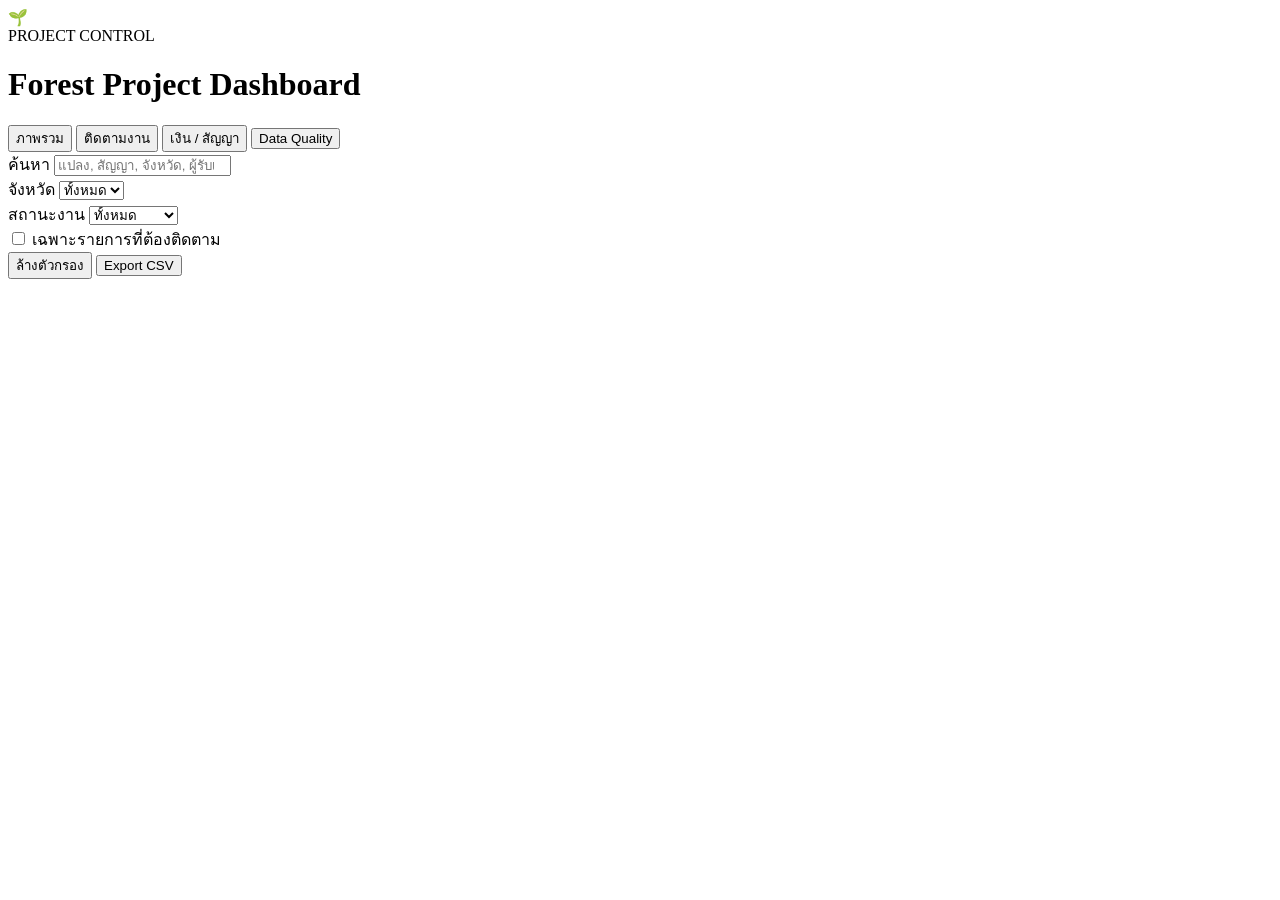
==== index.html @ f66f9897 "Add dashboard shell" ====
<!doctype html>
<html lang="th">
<head>
  <meta charset="utf-8" />
  <meta name="viewport" content="width=device-width, initial-scale=1" />
  <meta name="theme-color" content="#0f172a" />
  <title>Forest Project Control</title>
  <meta name="description" content="Dashboard ติดตามความก้าวหน้าและการเบิกจ่ายโครงการปลูกป่า" />
  <link rel="icon" href="favicon.svg" type="image/svg+xml" />
  <link rel="stylesheet" href="styles.css" />
</head>
<body>
  <header class="topbar">
    <div class="brand-wrap">
      <div class="brand-mark" aria-hidden="true">🌱</div>
      <div>
        <div class="eyebrow">PROJECT CONTROL</div>
        <h1>Forest Project Dashboard</h1>
      </div>
    </div>
    <div class="asof" id="asOf"></div>
  </header>

  <nav class="tabs" aria-label="Dashboard sections">
    <button class="tab active" data-view="overview">ภาพรวม</button>
    <button class="tab" data-view="schedule">ติดตามงาน</button>
    <button class="tab" data-view="payments">เงิน / สัญญา</button>
    <button class="tab" data-view="quality">Data Quality</button>
  </nav>

  <main>
    <section class="filters card" id="filters">
      <div class="filter-field search-field">
        <label for="searchInput">ค้นหา</label>
        <input id="searchInput" type="search" placeholder="แปลง, สัญญา, จังหวัด, ผู้รับเหมา..." />
      </div>
      <div class="filter-field">
        <label for="provinceFilter">จังหวัด</label>
        <select id="provinceFilter"><option value="">ทั้งหมด</option></select>
      </div>
      <div class="filter-field">
        <label for="riskFilter">สถานะงาน</label>
        <select id="riskFilter">
          <option value="">ทั้งหมด</option>
          <option value="critical">วิกฤต</option>
          <option value="high">เสี่ยงสูง</option>
          <option value="watch">เฝ้าระวัง</option>
          <option value="on_track">ตามแผน</option>
          <option value="ahead">เร็วกว่าแผน</option>
        </select>
      </div>
      <label class="toggle-field">
        <input id="followupOnly" type="checkbox" />
        <span>เฉพาะรายการที่ต้องติดตาม</span>
      </label>
      <div class="filter-actions">
        <button class="btn secondary" id="resetFilters">ล้างตัวกรอง</button>
        <button class="btn" id="exportCsv">Export CSV</button>
      </div>
    </section>

    <section id="overviewView" class="view active"></section>
    <section id="scheduleView" class="view"></section>
    <section id="paymentsView" class="view"></section>
    <section id="qualityView" class="view"></section>
  </main>

  <div class="modal-backdrop" id="modalBackdrop" hidden>
    <article class="modal" role="dialog" aria-modal="true" aria-labelledby="modalTitle">
      <button class="modal-close" id="modalClose" aria-label="ปิด">×</button>
      <div id="modalContent"></div>
    </article>
  </div>

  <script src="data/project-data.js"></script>
  <script src="app.js"></script>
</body>
</html>
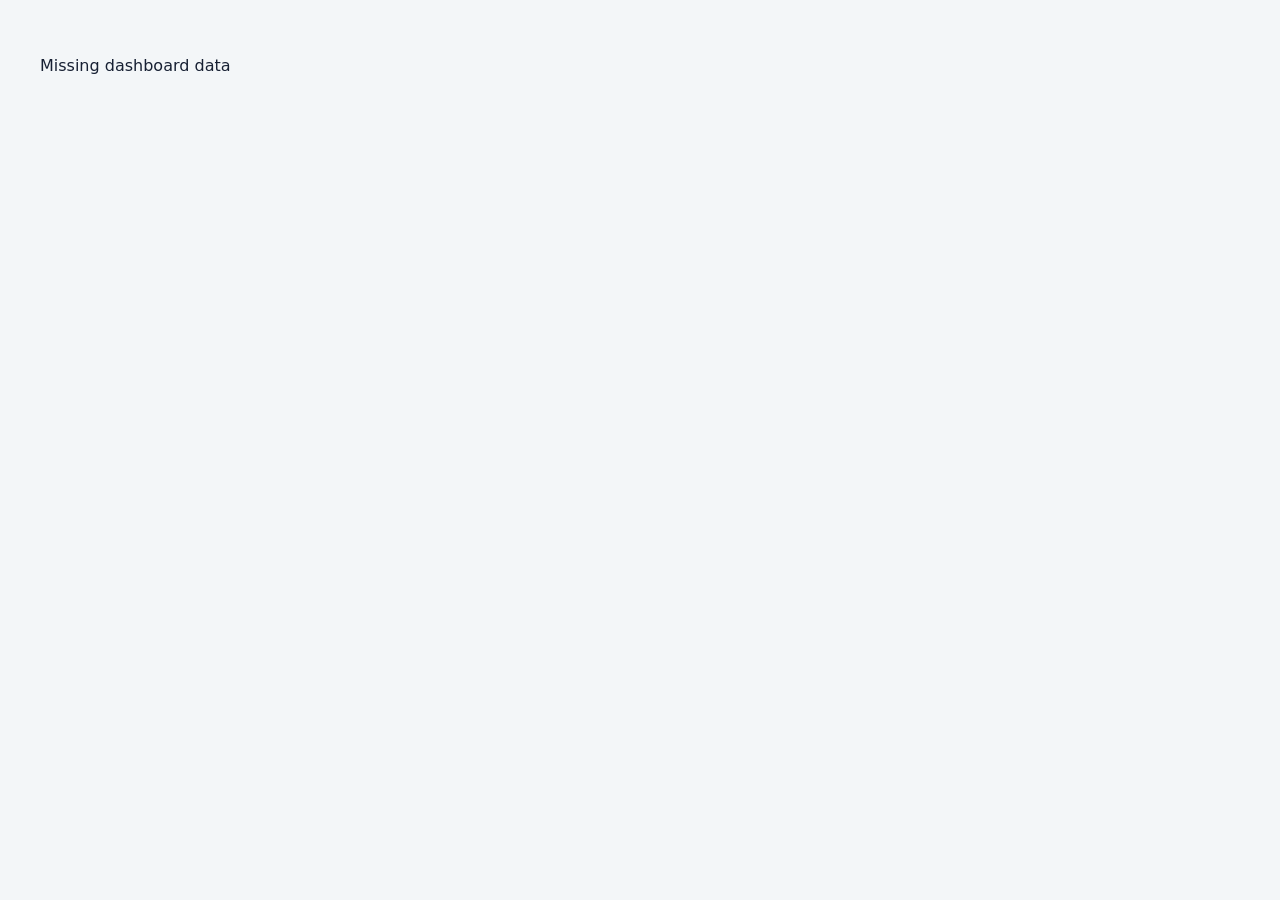
==== commit d5eabe81: "Load chunked dashboard data" ====
--- a/index.html
+++ b/index.html
@@ -73,6 +73,14 @@
   </div>
 
   <script src="data/project-data.js"></script>
+  <script src="data/plots-01.js"></script>
+  <script src="data/plots-02.js"></script>
+  <script src="data/plots-03.js"></script>
+  <script src="data/plots-04.js"></script>
+  <script src="data/plots-05.js"></script>
+  <script src="data/plots-06.js"></script>
+  <script src="data/plots-07.js"></script>
+  <script src="data/plots-08.js"></script>
   <script src="app.js"></script>
 </body>
 </html>
--- a/styles.css
+++ b/styles.css
@@ -0,0 +1,224 @@
+:root {
+  --bg: #f3f6f8;
+  --surface: #ffffff;
+  --surface-2: #f8fafc;
+  --text: #172033;
+  --muted: #667085;
+  --line: #e3e8ef;
+  --navy: #0f172a;
+  --green: #0f766e;
+  --green-2: #14b8a6;
+  --red: #c2413a;
+  --red-bg: #fff1f0;
+  --orange: #b45309;
+  --orange-bg: #fff7ed;
+  --yellow: #8a6500;
+  --yellow-bg: #fffbea;
+  --blue: #2563eb;
+  --blue-bg: #eff6ff;
+  --shadow: 0 8px 24px rgba(15, 23, 42, .06);
+  --radius: 16px;
+}
+
+* { box-sizing: border-box; }
+body {
+  margin: 0;
+  font-family: ui-sans-serif, system-ui, -apple-system, BlinkMacSystemFont, "Segoe UI", "Noto Sans Thai", sans-serif;
+  background: var(--bg);
+  color: var(--text);
+}
+button, input, select { font: inherit; }
+button { cursor: pointer; }
+
+.topbar {
+  background: linear-gradient(135deg, #0f172a, #123f3b);
+  color: white;
+  padding: 22px max(22px, calc((100vw - 1440px) / 2));
+  display: flex;
+  align-items: center;
+  justify-content: space-between;
+  gap: 24px;
+}
+.brand-wrap { display: flex; align-items: center; gap: 14px; }
+.brand-mark {
+  width: 48px; height: 48px; border-radius: 14px;
+  display: grid; place-items: center; font-size: 26px;
+  background: rgba(255,255,255,.1); border: 1px solid rgba(255,255,255,.15);
+}
+.eyebrow { font-size: 11px; letter-spacing: .14em; color: #9bd5ca; font-weight: 700; }
+h1 { margin: 2px 0 0; font-size: 23px; line-height: 1.2; }
+.asof { color: #cbd5e1; font-size: 13px; text-align: right; line-height: 1.6; }
+
+.tabs {
+  background: var(--surface); border-bottom: 1px solid var(--line);
+  padding: 0 max(22px, calc((100vw - 1440px) / 2));
+  display: flex; gap: 5px; overflow-x: auto;
+  position: sticky; top: 0; z-index: 20;
+}
+.tab {
+  border: 0; background: transparent; color: var(--muted);
+  padding: 14px 18px; font-weight: 650; white-space: nowrap;
+  border-bottom: 3px solid transparent;
+}
+.tab.active { color: var(--green); border-bottom-color: var(--green); }
+
+main { max-width: 1440px; margin: 0 auto; padding: 20px 22px 56px; }
+.card {
+  background: var(--surface); border: 1px solid var(--line); border-radius: var(--radius);
+  box-shadow: var(--shadow);
+}
+.filters {
+  padding: 14px; display: grid; grid-template-columns: minmax(240px, 1.6fr) repeat(2, minmax(150px, .7fr)) auto auto;
+  gap: 12px; align-items: end; margin-bottom: 18px;
+}
+.filter-field { display: flex; flex-direction: column; gap: 6px; }
+.filter-field label { color: var(--muted); font-size: 12px; font-weight: 650; }
+input, select {
+  min-height: 40px; border: 1px solid #d6dce5; border-radius: 10px; background: white; color: var(--text); padding: 8px 10px;
+}
+input:focus, select:focus { outline: 2px solid rgba(20,184,166,.18); border-color: var(--green-2); }
+.toggle-field { display: flex; align-items: center; gap: 8px; min-height: 40px; white-space: nowrap; font-size: 13px; color: #344054; }
+.toggle-field input { min-height: auto; width: 16px; height: 16px; }
+.filter-actions { display: flex; gap: 8px; }
+.btn {
+  min-height: 40px; border: 1px solid var(--green); border-radius: 10px; padding: 8px 13px;
+  background: var(--green); color: white; font-weight: 650;
+}
+.btn.secondary { color: #344054; background: white; border-color: #d6dce5; }
+
+.view { display: none; }
+.view.active { display: block; }
+.kpi-grid { display: grid; grid-template-columns: repeat(6, 1fr); gap: 12px; margin-bottom: 16px; }
+.kpi { padding: 17px; min-height: 122px; }
+.kpi .label { color: var(--muted); font-size: 12px; font-weight: 650; }
+.kpi .value { font-size: 28px; line-height: 1.15; margin-top: 10px; font-weight: 760; letter-spacing: -.03em; }
+.kpi .sub { color: var(--muted); font-size: 12px; margin-top: 7px; line-height: 1.4; }
+.kpi.alert .value { color: var(--red); }
+.kpi.good .value { color: var(--green); }
+
+.grid-2 { display: grid; grid-template-columns: 1.15fr .85fr; gap: 16px; margin-bottom: 16px; }
+.panel { padding: 18px; }
+.panel-title-row { display: flex; justify-content: space-between; align-items: flex-start; gap: 16px; margin-bottom: 14px; }
+.panel h2, .panel h3 { margin: 0; }
+.panel h2 { font-size: 17px; }
+.panel h3 { font-size: 15px; }
+.panel-sub { color: var(--muted); font-size: 12px; margin-top: 4px; }
+
+.progress-comparison { display: grid; gap: 13px; }
+.metric-row { display: grid; grid-template-columns: 110px 1fr 70px; align-items: center; gap: 10px; font-size: 13px; }
+.track { height: 11px; background: #edf0f4; border-radius: 999px; overflow: hidden; }
+.fill { height: 100%; border-radius: inherit; background: var(--green-2); }
+.fill.plan { background: #94a3b8; }
+.fill.bad { background: #e77870; }
+
+.risk-stack { display: flex; height: 26px; border-radius: 999px; overflow: hidden; background: #eef2f6; margin: 14px 0 12px; }
+.risk-stack > div { min-width: 0; }
+.risk-stack .critical { background: #d9554d; }
+.risk-stack .high { background: #e9a23b; }
+.risk-stack .watch { background: #dbc34b; }
+.risk-stack .on_track { background: #55a893; }
+.risk-stack .ahead { background: #5b8def; }
+.legend { display: flex; flex-wrap: wrap; gap: 12px 18px; color: var(--muted); font-size: 12px; }
+.legend span { display: inline-flex; align-items: center; gap: 6px; }
+.dot { width: 8px; height: 8px; border-radius: 50%; display: inline-block; }
+.dot.critical { background:#d9554d; }.dot.high{background:#e9a23b}.dot.watch{background:#dbc34b}.dot.on_track{background:#55a893}.dot.ahead{background:#5b8def}
+
+.bar-list { display: grid; gap: 10px; }
+.bar-row { display: grid; grid-template-columns: 82px 1fr 105px; gap: 10px; align-items: center; font-size: 12px; }
+.bar-row .name { font-weight: 700; }
+.bar-bg { height: 16px; background: #eef1f5; border-radius: 5px; overflow: hidden; }
+.bar-value { height: 100%; background: #d96d65; border-radius: inherit; min-width: 2px; }
+.bar-amount { text-align: right; color: #475467; font-variant-numeric: tabular-nums; }
+
+.table-card { overflow: hidden; }
+.table-toolbar { padding: 14px 16px; border-bottom: 1px solid var(--line); display: flex; align-items: center; justify-content: space-between; gap: 12px; }
+.table-toolbar h2 { margin: 0; font-size: 17px; }
+.table-meta { color: var(--muted); font-size: 12px; }
+.table-wrap { overflow: auto; max-height: 68vh; }
+table { width: 100%; border-collapse: collapse; min-width: 1120px; }
+th, td { padding: 11px 12px; border-bottom: 1px solid #edf0f4; text-align: left; font-size: 12.5px; vertical-align: middle; }
+th { color: #475467; background: #f9fafb; position: sticky; top: 0; z-index: 4; font-weight: 700; white-space: nowrap; }
+tbody tr { transition: background .12s; }
+tbody tr:hover { background: #f8fbfa; }
+tbody tr.clickable { cursor: pointer; }
+.num { text-align: right; font-variant-numeric: tabular-nums; white-space: nowrap; }
+.main-cell { font-weight: 760; color: #152238; }
+.muted { color: var(--muted); }
+.small { font-size: 11px; }
+
+.badge { display: inline-flex; align-items: center; gap: 5px; border-radius: 999px; padding: 4px 8px; font-size: 11px; font-weight: 700; white-space: nowrap; }
+.badge.critical, .badge.paid_ahead { color: #a9312b; background: var(--red-bg); }
+.badge.high, .badge.review { color: #9b5100; background: var(--orange-bg); }
+.badge.watch { color: var(--yellow); background: var(--yellow-bg); }
+.badge.on_track, .badge.aligned { color: #176958; background: #ecf9f5; }
+.badge.ahead { color: #1d4ed8; background: var(--blue-bg); }
+.badge.no_data { color: #64748b; background: #f1f5f9; }
+.badge.paid_behind { color: #8d3c00; background: #fff4e8; }
+.badge.high-confidence { color:#176958;background:#ecf9f5; }
+.badge.mixed-confidence { color:#9b5100;background:#fff7ed; }
+.badge.none-confidence { color:#64748b;background:#f1f5f9; }
+
+.inline-progress { width: 92px; display: inline-grid; grid-template-columns: 1fr 35px; align-items: center; gap: 7px; }
+.inline-progress .track { height: 6px; }
+.delta-negative { color: var(--red); font-weight: 700; }
+.delta-positive { color: var(--blue); font-weight: 700; }
+
+.callout { border: 1px solid #f2d3ad; background: #fffaf3; border-radius: 12px; padding: 13px 14px; font-size: 12.5px; color: #69450e; line-height: 1.55; }
+.callout.info { border-color: #cfe1f7; background: #f6faff; color: #31577e; }
+.quality-grid { display: grid; grid-template-columns: repeat(4, 1fr); gap: 12px; margin-bottom: 16px; }
+.quality-card { padding: 16px; }
+.quality-card .big { font-size: 25px; font-weight: 760; margin-top: 7px; }
+.quality-card .caption { color: var(--muted); font-size: 12px; line-height: 1.45; }
+.rule-list { display: grid; gap: 10px; margin: 0; padding-left: 20px; color: #475467; font-size: 13px; line-height: 1.55; }
+
+.modal-backdrop { position: fixed; inset: 0; z-index: 100; background: rgba(15,23,42,.58); padding: 26px; overflow: auto; }
+.modal { position: relative; width: min(980px, 100%); margin: 0 auto; background: white; border-radius: 18px; box-shadow: 0 24px 70px rgba(0,0,0,.25); overflow: hidden; }
+.modal-close { position: absolute; right: 16px; top: 14px; width: 36px; height: 36px; border: 1px solid var(--line); background: white; border-radius: 10px; font-size: 24px; line-height: 1; z-index: 2; }
+.modal-head { padding: 24px 66px 18px 24px; background: #f7faf9; border-bottom: 1px solid var(--line); }
+.modal-head h2 { margin: 3px 0 5px; font-size: 24px; }
+.modal-body { padding: 20px 24px 26px; display: grid; gap: 18px; }
+.detail-grid { display: grid; grid-template-columns: repeat(4, 1fr); gap: 10px; }
+.detail-item { background: var(--surface-2); border-radius: 11px; padding: 11px; min-width: 0; }
+.detail-item .label { color: var(--muted); font-size: 11px; }
+.detail-item .value { margin-top: 4px; font-weight: 700; font-size: 13px; overflow-wrap: anywhere; }
+.dual-progress { display: grid; grid-template-columns: 1fr 1fr; gap: 14px; }
+.progress-box { border: 1px solid var(--line); border-radius: 12px; padding: 14px; }
+.progress-box .topline { display:flex; justify-content:space-between; gap:10px; font-size:12px; margin-bottom:9px; }
+.progress-box .track { height: 12px; }
+.installment-grid { display: grid; gap: 8px; }
+.installment { border: 1px solid var(--line); border-radius: 11px; padding: 11px 12px; display: grid; grid-template-columns: 64px 1fr 130px 130px; gap: 10px; align-items: center; font-size: 12px; }
+.payment-record { display:grid; grid-template-columns: 90px 105px 105px 1fr; gap:10px; border-bottom:1px solid #edf0f4; padding:9px 0; font-size:12px; align-items:start; }
+.payment-record:last-child { border-bottom:0; }
+
+.empty { padding: 48px 20px; text-align: center; color: var(--muted); }
+.footer-note { margin-top: 16px; color: var(--muted); font-size: 11px; line-height: 1.5; }
+
+@media (max-width: 1180px) {
+  .kpi-grid { grid-template-columns: repeat(3, 1fr); }
+  .filters { grid-template-columns: 1.5fr 1fr 1fr; }
+  .toggle-field, .filter-actions { align-self: center; }
+  .quality-grid { grid-template-columns: repeat(2, 1fr); }
+}
+@media (max-width: 780px) {
+  .topbar { align-items:flex-start; flex-direction:column; }
+  .asof { text-align:left; }
+  main { padding: 14px 12px 40px; }
+  .filters { grid-template-columns: 1fr 1fr; }
+  .search-field, .filter-actions { grid-column: 1 / -1; }
+  .grid-2 { grid-template-columns: 1fr; }
+  .kpi-grid { grid-template-columns: repeat(2, 1fr); }
+  .quality-grid { grid-template-columns: 1fr 1fr; }
+  .detail-grid { grid-template-columns: 1fr 1fr; }
+  .dual-progress { grid-template-columns: 1fr; }
+  .installment { grid-template-columns: 54px 1fr; }
+  .payment-record { grid-template-columns: 82px 95px 1fr; }
+  .payment-record .remark { grid-column: 1/-1; }
+}
+@media (max-width: 480px) {
+  .kpi-grid, .quality-grid { grid-template-columns: 1fr; }
+  .filters { grid-template-columns: 1fr; }
+  .search-field, .filter-actions { grid-column: auto; }
+  .filter-actions .btn { flex: 1; }
+  .modal-backdrop { padding: 10px; }
+  .modal-head, .modal-body { padding-left: 16px; padding-right: 16px; }
+}
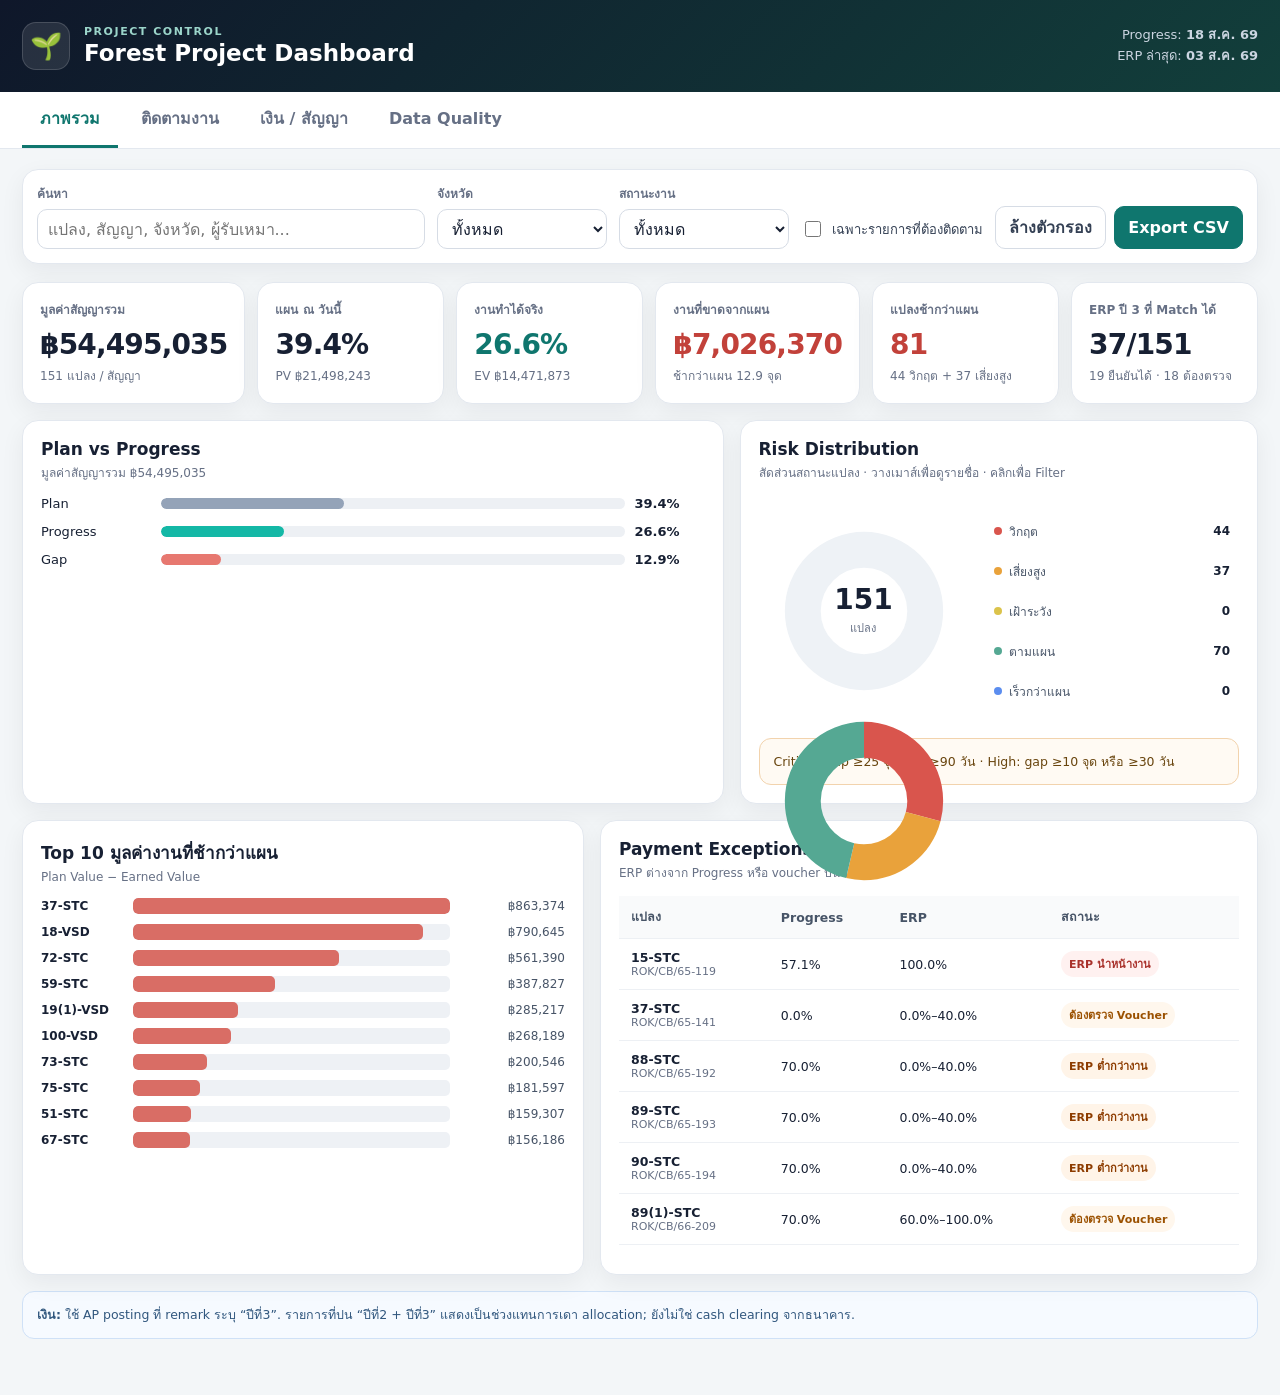
==== commit df39be9e: "Load interactive risk pie chart" ====
--- a/index.html
+++ b/index.html
@@ -8,6 +8,7 @@
   <meta name="description" content="Dashboard ติดตามความก้าวหน้าและการเบิกจ่ายโครงการปลูกป่า" />
   <link rel="icon" href="favicon.svg" type="image/svg+xml" />
   <link rel="stylesheet" href="styles.css" />
+  <link rel="stylesheet" href="risk-pie.css" />
 </head>
 <body>
   <header class="topbar">
@@ -82,5 +83,6 @@
   <script src="data/plots-07.js"></script>
   <script src="data/plots-08.js"></script>
   <script src="app.js"></script>
+  <script src="risk-pie.js"></script>
 </body>
-</html>
+</html>
--- a/risk-pie.css
+++ b/risk-pie.css
@@ -0,0 +1,131 @@
+.risk-pie-shell {
+  display: grid;
+  grid-template-columns: 210px minmax(0, 1fr);
+  gap: 16px;
+  align-items: center;
+  min-height: 230px;
+}
+.risk-pie-stage {
+  position: relative;
+  width: 200px;
+  height: 200px;
+  margin: 0 auto;
+  display: grid;
+  place-items: center;
+}
+.risk-pie {
+  width: 190px;
+  height: 190px;
+  overflow: visible;
+}
+.risk-pie-track { stroke: #eef2f6; }
+.risk-pie-slice {
+  cursor: pointer;
+  transform-origin: 90px 90px;
+  transition: opacity .15s ease, filter .15s ease, stroke-width .15s ease;
+  outline: none;
+}
+.risk-pie-slice.risk-critical { stroke: #d9554d; }
+.risk-pie-slice.risk-high { stroke: #e9a23b; }
+.risk-pie-slice.risk-watch { stroke: #dbc34b; }
+.risk-pie-slice.risk-on_track { stroke: #55a893; }
+.risk-pie-slice.risk-ahead { stroke: #5b8def; }
+.risk-pie-stage:has(.risk-pie-slice:hover) .risk-pie-slice:not(:hover),
+.risk-pie-stage:has(.risk-pie-slice.is-active) .risk-pie-slice:not(.is-active) { opacity: .42; }
+.risk-pie-slice:hover,
+.risk-pie-slice:focus,
+.risk-pie-slice.is-active {
+  stroke-width: 39;
+  filter: drop-shadow(0 3px 4px rgba(15,23,42,.13));
+}
+.risk-pie-slice:focus-visible { filter: drop-shadow(0 0 0 #0f766e); }
+.risk-pie-center {
+  position: absolute;
+  inset: 0;
+  display: grid;
+  place-content: center;
+  text-align: center;
+  pointer-events: none;
+}
+.risk-pie-center strong { font-size: 28px; line-height: 1; color: #172033; }
+.risk-pie-center span { margin-top: 5px; color: var(--muted); font-size: 11px; }
+.risk-pie-info { min-width: 0; position: relative; }
+.risk-pie-legend { display: grid; gap: 6px; }
+.risk-legend-item {
+  width: 100%;
+  min-height: 34px;
+  border: 1px solid transparent;
+  border-radius: 9px;
+  padding: 6px 8px;
+  display: flex;
+  align-items: center;
+  justify-content: space-between;
+  gap: 10px;
+  background: transparent;
+  color: #475467;
+  font-size: 12px;
+  text-align: left;
+}
+.risk-legend-item > span { display: inline-flex; align-items: center; gap: 7px; }
+.risk-legend-item b { color: var(--text); font-variant-numeric: tabular-nums; }
+.risk-legend-item:hover,
+.risk-legend-item:focus-visible,
+.risk-legend-item.is-active { background: #f8fafc; border-color: var(--line); outline: none; }
+.risk-pie-tooltip {
+  position: absolute;
+  z-index: 8;
+  right: 0;
+  top: 0;
+  width: min(380px, 100%);
+  max-height: 222px;
+  overflow: auto;
+  padding: 12px;
+  border: 1px solid #d9e0e8;
+  border-radius: 12px;
+  background: rgba(255,255,255,.98);
+  box-shadow: 0 14px 34px rgba(15,23,42,.14);
+}
+.risk-pie-tooltip[hidden] { display: none; }
+.risk-tooltip-head {
+  display: flex;
+  justify-content: space-between;
+  align-items: center;
+  gap: 12px;
+  padding-bottom: 9px;
+  margin-bottom: 9px;
+  border-bottom: 1px solid #edf0f4;
+  font-size: 12px;
+}
+.risk-tooltip-head > span { display: inline-flex; align-items: center; gap: 7px; font-weight: 750; }
+.risk-tooltip-head b { white-space: nowrap; }
+.risk-tooltip-list {
+  display: grid;
+  grid-template-columns: repeat(3, minmax(0, 1fr));
+  gap: 5px 8px;
+  font-size: 11px;
+  line-height: 1.35;
+  color: #344054;
+}
+.risk-tooltip-list span { overflow-wrap: anywhere; }
+.risk-tooltip-empty { grid-column: 1 / -1; color: var(--muted); }
+.risk-tooltip-action {
+  margin-top: 10px;
+  padding-top: 8px;
+  border-top: 1px solid #edf0f4;
+  color: var(--green);
+  font-size: 10.5px;
+  font-weight: 650;
+}
+.risk-rule-callout { margin-top: 12px; }
+
+@media (max-width: 1180px) {
+  .risk-pie-shell { grid-template-columns: 190px minmax(0, 1fr); }
+  .risk-pie-stage { width: 185px; height: 185px; }
+  .risk-pie { width: 176px; height: 176px; }
+  .risk-tooltip-list { grid-template-columns: repeat(2, minmax(0, 1fr)); }
+}
+@media (max-width: 620px) {
+  .risk-pie-shell { grid-template-columns: 1fr; }
+  .risk-pie-info { min-height: 180px; }
+  .risk-pie-tooltip { left: 0; right: 0; width: 100%; max-height: 180px; }
+}
